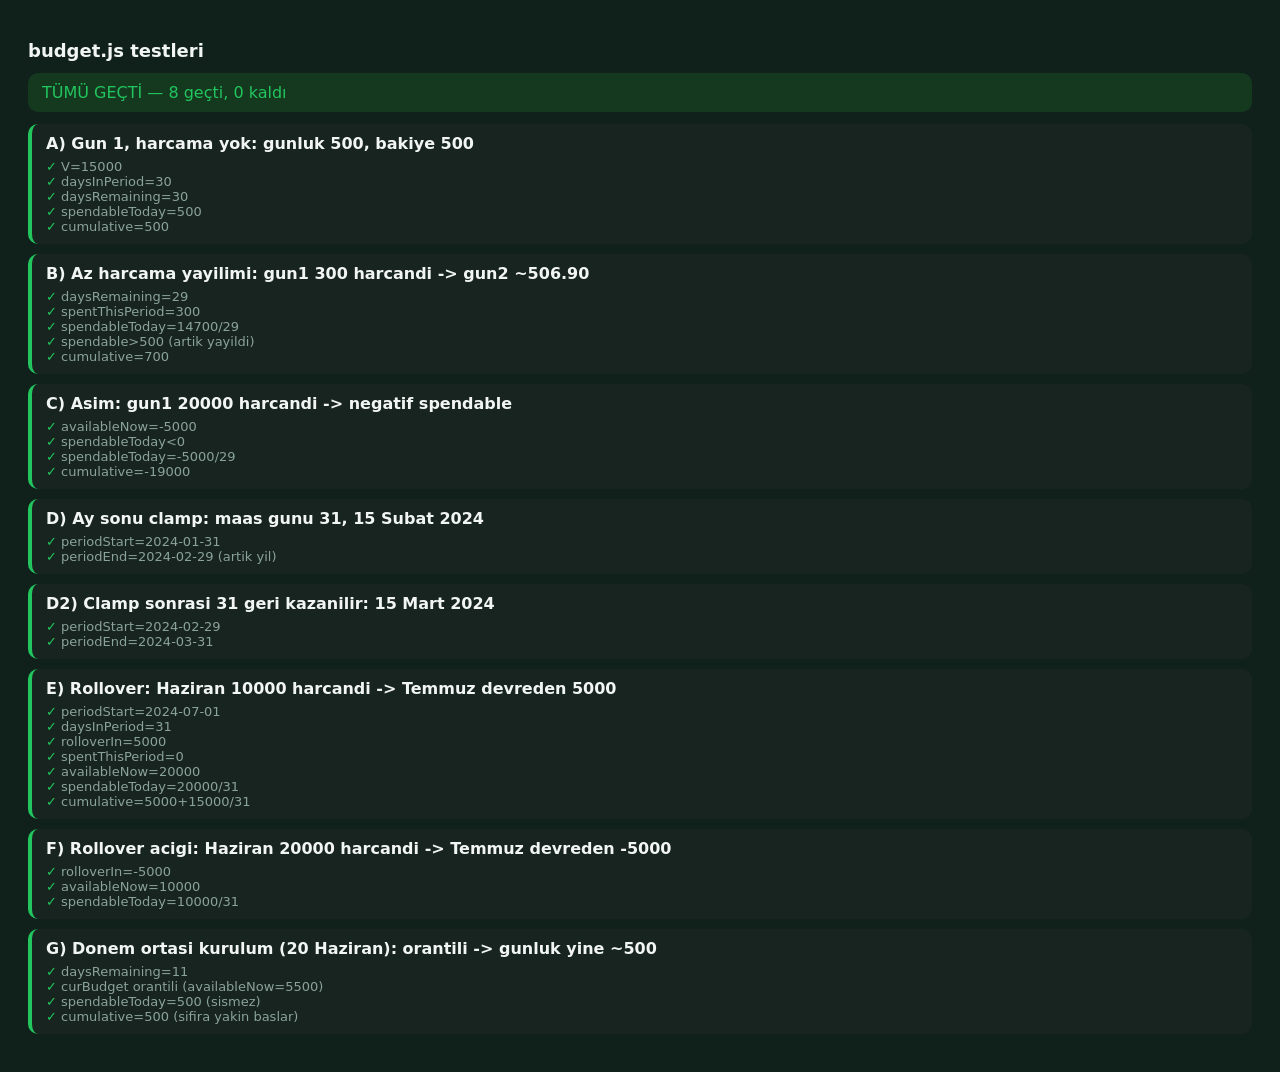
==== test/budget.test.html @ f5ef3271 "İlk sürüm: Günlük Harcama PWA Offline-first kişisel finans uygulaması. Tek sayıyla "bugün ne kadar h" ====
<!DOCTYPE html>
<html lang="tr">
<head>
  <meta charset="UTF-8">
  <meta name="viewport" content="width=device-width, initial-scale=1.0">
  <title>budget.js testleri</title>
  <style>
    body { font-family: -apple-system, system-ui, sans-serif; background:#10211c; color:#f1f5f3; padding:20px; }
    h1 { font-size:18px; }
    .summary { font-size:16px; margin:12px 0; padding:10px 14px; border-radius:10px; }
    .summary.ok { background:#14391f; color:#22c55e; }
    .summary.bad { background:#3a1414; color:#ef4444; }
    .test { margin:10px 0; padding:10px 14px; border-radius:10px; background:#18241f; }
    .test.ok { border-left:4px solid #22c55e; }
    .test.bad { border-left:4px solid #ef4444; }
    .name { font-weight:600; margin-bottom:6px; }
    .check { font-size:13px; color:#8aa39a; }
    .check.pass::before { content:'✓ '; color:#22c55e; }
    .check.failx::before { content:'✗ '; color:#ef4444; }
  </style>
</head>
<body>
  <h1>budget.js testleri</h1>
  <div id="out"></div>

  <script src="../js/budget.js"></script>
  <script src="budget.tests.js"></script>
  <script>
    const { pass, fail, results } = BudgetTests.runAll(Budget);
    const out = document.getElementById('out');
    const sum = document.createElement('div');
    sum.className = 'summary ' + (fail === 0 ? 'ok' : 'bad');
    sum.textContent = (fail === 0 ? 'TÜMÜ GEÇTİ' : 'BAŞARISIZ') + ` — ${pass} geçti, ${fail} kaldı`;
    out.appendChild(sum);
    for (const r of results) {
      const d = document.createElement('div');
      d.className = 'test ' + (r.ok ? 'ok' : 'bad');
      let html = `<div class="name">${r.name}</div>`;
      for (const [label, ok] of r.checks) {
        html += `<div class="check ${ok ? 'pass' : 'failx'}">${label}</div>`;
      }
      d.innerHTML = html;
      out.appendChild(d);
    }
  </script>
</body>
</html>
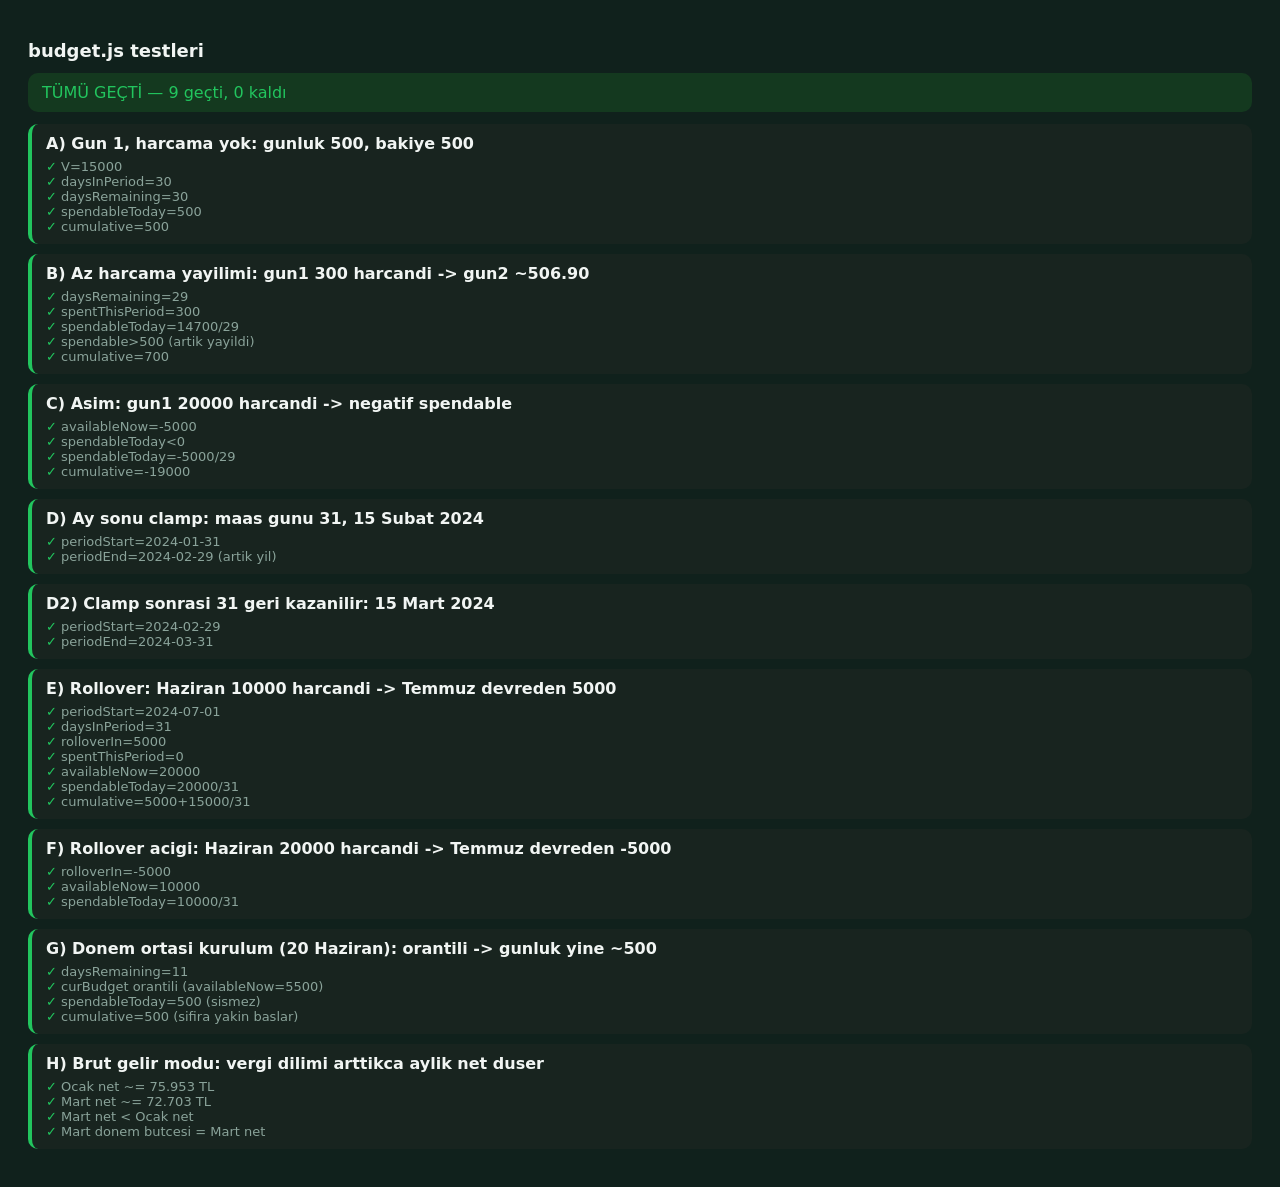
==== commit d23b7cc9: "Brüt gelir hesabı + gün gezgini - payroll.js: 2026 Türkiye SGK/gelir vergisi/damga vergisi hesabı - " ====
--- a/test/budget.test.html
+++ b/test/budget.test.html
@@ -23,6 +23,7 @@
   <h1>budget.js testleri</h1>
   <div id="out"></div>
 
+  <script src="../js/payroll.js"></script>
   <script src="../js/budget.js"></script>
   <script src="budget.tests.js"></script>
   <script>
